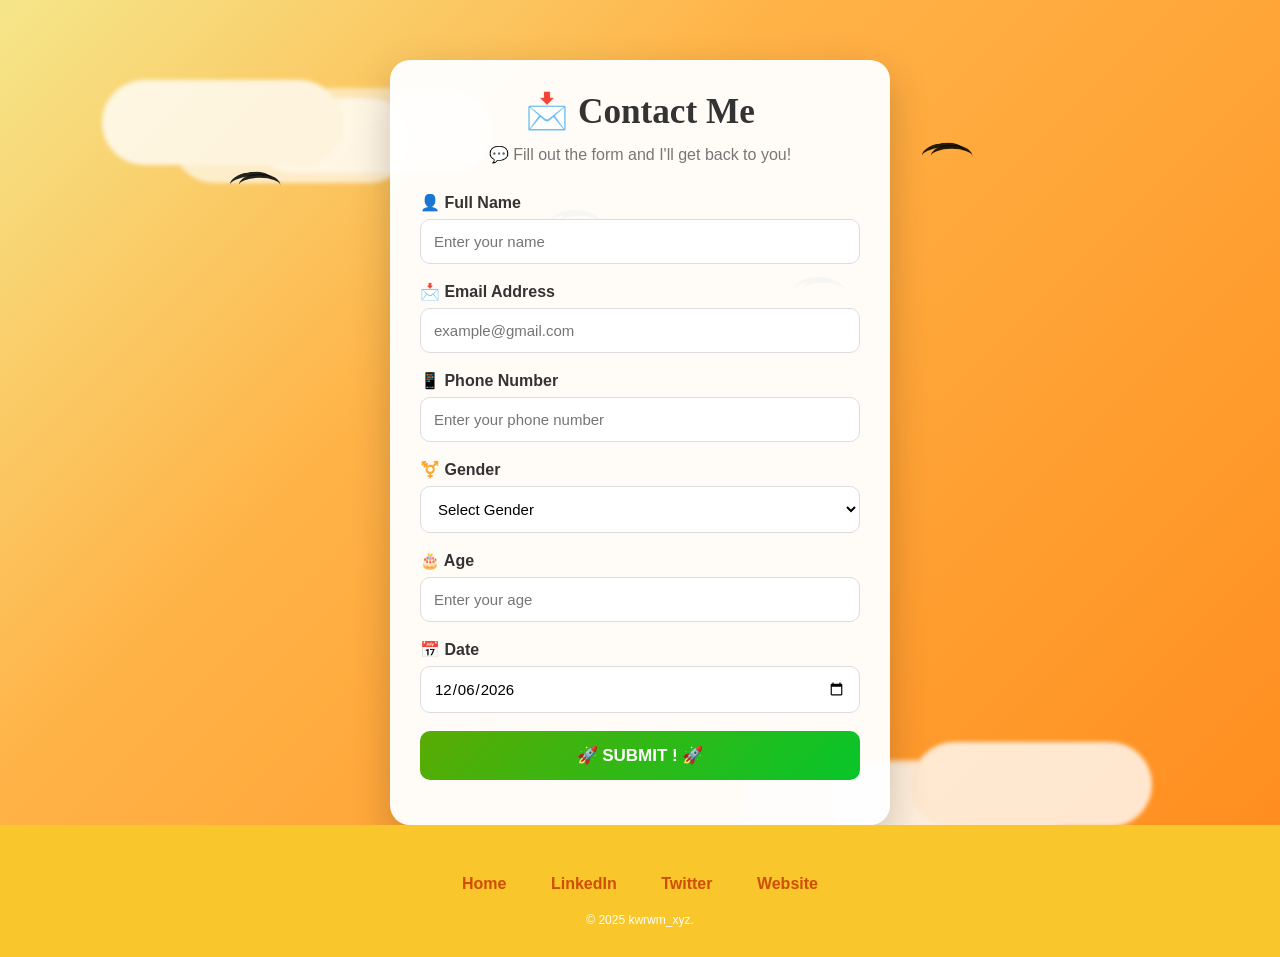
==== contacts.html @ 56a6f1ae "Add files via upload" ====
<!DOCTYPE html>
<html lang="en">
<head>
    <meta charset="UTF-8">
    <meta name="viewport" content="width=device-width, initial-scale=1.0">
    <title>Contact Me</title>

    <style>
        * {
            box-sizing: border-box;
            margin: 0;
            padding: 0;
            font-family: 'Montserrat', Arial, sans-serif;
        }

        body {
            position: relative;
            min-height: 100vh;
            display: flex;
            flex-direction: column;
            justify-content: flex-start;
            align-items: center;
            background: linear-gradient(135deg, #f5e68a, #ffb347 35%, #ff8a1b 100%);
            padding: 0;
            overflow-x: hidden;
            color: #40514e;
        }

        body::before,
        body::after {
            content: "";
            position: absolute;
            width: 240px;
            height: 85px;
            background: rgba(255, 255, 255, 0.78);
            border-radius: 100px;
            filter: blur(2px);
            z-index: 0;
            animation: drift 20s ease-in-out infinite alternate;
        }

        body::before {
            top: 80px;
            left: 8%;
            box-shadow: 70px 18px 0 rgba(255,255,255,0.65), 150px 8px 0 rgba(255,255,255,0.52);
        }

        body::after {
            right: 10%;
            bottom: 130px;
            box-shadow: -80px 18px 0 rgba(255,255,255,0.65), -170px 22px 0 rgba(255,255,255,0.52);
            animation-delay: 1.8s;
        }

        .sky-birds {
            position: absolute;
            inset: 0;
            z-index: 0;
            pointer-events: none;
            overflow: hidden;
        }

        .bird {
            position: absolute;
            width: 42px;
            height: 20px;
            border-top: 4px solid rgba(0, 0, 0, 0.9);
            border-radius: 50% 50% 0 50%;
            transform: rotate(-8deg);
            opacity: 0.95;
            animation: flyBird 14s linear infinite;
        }

        .bird::before {
            content: "";
            position: absolute;
            width: 42px;
            height: 20px;
            border-top: 4px solid rgba(0, 0, 0, 0.9);
            border-radius: 50% 50% 50% 0;
            left: 8px;
            top: -1px;
            transform: rotate(8deg);
        }

        .bird.b1 { top: 18%; left: 18%; animation-delay: 0s; }
        .bird.b2 { top: 29%; left: 62%; animation-delay: 3s; }
        .bird.b3 { top: 15%; left: 72%; animation-delay: 6s; }
        .bird.b4 { top: 22%; left: 43%; animation-delay: 9s; }

        .container {
            position: relative;
            z-index: 1;
            width: 100%;
            max-width: 500px;
            background: rgba(255, 255, 255, 0.96);
            padding: 30px;
            border-radius: 20px;
            box-shadow: 0 15px 40px rgba(0,0,0,0.2);
            margin-top: 60px;
        }

        h1 {
            text-align: center;
            margin-bottom: 10px;
            color: #ff7d03;
            font-size: 2.2rem;
            font-family: 'Merriweather', serif;
        }

        .subtitle {
            text-align: center;
            color: #666;
            margin-bottom: 25px;
            line-height: 1.6;
            font-size: 1rem;
        }

        .form-group {
            margin-bottom: 18px;
        }

        label {
            display: block;
            margin-bottom: 7px;
            font-weight: bold;
            color: #333;
        }

        input,
        select {
            width: 100%;
            padding: 13px;
            border: 1px solid #ddd;
            border-radius: 10px;
            font-size: 15px;
            outline: none;
            background: #fff;
        }

        input:focus,
        select:focus {
            border-color: #ff7d03;
            box-shadow: 0 0 5px rgba(255, 125, 3, 0.25);
        }

        button {
            width: 100%;
            padding: 14px;
            border: none;
            border-radius: 10px;
            background: linear-gradient(135deg, #ffd20b, #f15e1f);
            color: white;
            font-size: 17px;
            font-weight: bold;
            cursor: pointer;
            transition: 0.3s;
            font-family: 'Montserrat', sans-serif;
        }

        button:hover {
            transform: translateY(-2px);
            box-shadow: 0 8px 20px rgba(0,0,0,0.2);
        }

        button:disabled {
            opacity: 0.6;
            cursor: not-allowed;
        }

        #message {
            text-align: center;
            margin-top: 15px;
            font-weight: bold;
        }

        .success {
            color: green;
        }

        .error {
            color: red;
        }

        .hidden {
            display: none !important;
        }

        .success-panel {
            position: relative;
            z-index: 1;
            width: 100%;
            max-width: 600px;
            display: none;
            text-align: center;
            padding: 28px 20px;
            background: rgba(255, 255, 255, 0.96);
            border-radius: 20px;
            box-shadow: 0 15px 40px rgba(0,0,0,0.18);
            margin-top: 60px;
        }

        .success-panel.visible {
            display: block;
        }

        .success-panel .success-title {
            font-size: 2rem;
            color: #ff7d03;
            margin-bottom: 10px;
            font-family: 'Merriweather', serif;
        }

        .home-btn {
            display: inline-block;
            margin-top: 18px;
            padding: 12px 22px;
            border-radius: 10px;
            background: linear-gradient(135deg, #eed879, #f17844);
            color: #fff;
            text-decoration: none;
            font-weight: bold;
            transition: 0.3s ease;
        }

        .home-btn:hover {
            transform: translateY(-2px);
            box-shadow: 0 8px 20px rgba(0,0,0,0.15);
        }

        .bottom-container {
            position: relative;
            z-index: 1;
            width: 100%;
            background-color: #f9c62c;
            padding: 50px 0 20px;
            margin-top: auto;
            text-align: center;
        }

        .bottom-container a {
            color: #cf4e04;
            font-family: 'Montserrat', sans-serif;
            margin: 10px 20px;
            text-decoration: none;
            font-weight: 600;
        }

        .bottom-container a:hover {
            color: #ffffff;
        }

        .copyright {
            color: #fff;
            font-size: 0.75rem;
            padding: 20px 0 10px 0;
        }

        @keyframes drift {
            0% { transform: translateX(0px) translateY(0px); }
            100% { transform: translateX(18px) translateY(-12px); }
        }

        @keyframes flyBird {
            0% { transform: translateX(-20px) translateY(0) scale(0.9); opacity: 0; }
            10% { opacity: 0.9; }
            50% { transform: translateX(30px) translateY(-12px) scale(1); opacity: 1; }
            100% { transform: translateX(120px) translateY(-22px) scale(1.1); opacity: 0; }
        }

        @media (max-width: 768px) {
            body {
                padding: 15px;
            }

            .container {
                padding: 22px 18px;
                border-radius: 18px;
            }

            h1 {
                font-size: 1.8rem;
            }

            .subtitle {
                font-size: 0.95rem;
            }

            label {
                font-size: 0.95rem;
            }
        }

        @media (max-width: 480px) {
            body {
                padding: 10px;
            }

            .container {
                padding: 18px 14px;
            }

            h1 {
                font-size: 1.6rem;
            }

            .subtitle {
                font-size: 0.9rem;
                margin-bottom: 18px;
            }

            input,
            select,
            button {
                font-size: 14px;
            }

            .form-group {
                margin-bottom: 14px;
            }
        }

        h1 {
            text-align: center;
            margin-bottom: 10px;
            color: #333;
        }

        .subtitle {
            text-align: center;
            color: #777;
            margin-bottom: 25px;
        }

        .form-group {
            margin-bottom: 18px;
        }

        label {
            display: block;
            margin-bottom: 7px;
            font-weight: bold;
            color: #333;
        }

        input,
        select {
            width: 100%;
            padding: 13px;
            border: 1px solid #ddd;
            border-radius: 10px;
            font-size: 15px;
            outline: none;
            background: #fff;
        }

        input:focus,
        select:focus {
            border-color: #ff7d03;
            box-shadow: 0 0 5px rgba(255, 125, 3, 0.25);
        }

        button {
            width: 100%;
            padding: 14px;
            border: none;
            border-radius: 10px;
            background: linear-gradient(135deg, #5aab03, #07c52a);
            color: white;
            font-size: 17px;
            font-weight: bold;
            cursor: pointer;
            transition: 0.3s;
        }

        button:hover {
            transform: translateY(-2px);
            box-shadow: 0 8px 20px rgba(0,0,0,0.2);
        }

        button:disabled {
            opacity: 0.6;
            cursor: not-allowed;
        }

        #message {
            text-align: center;
            margin-top: 15px;
            font-weight: bold;
        }

        .success {
            color: green;
        }

        .error {
            color: red;
        }

        @media (max-width: 768px) {
            body {
                padding: 15px;
            }

            .container {
                padding: 22px 18px;
                border-radius: 18px;
            }

            h1 {
                font-size: 1.8rem;
            }

            .subtitle {
                font-size: 0.95rem;
            }

            label {
                font-size: 0.95rem;
            }
        }

        @media (max-width: 480px) {
            body {
                padding: 10px;
            }

            .container {
                padding: 18px 14px;
            }

            h1 {
                font-size: 1.6rem;
            }

            .subtitle {
                font-size: 0.9rem;
                margin-bottom: 18px;
            }

            input,
            select,
            button {
                font-size: 14px;
            }

            .form-group {
                margin-bottom: 14px;
            }
        }
    </style>
</head>
<body>

<div class="sky-birds" aria-hidden="true">
    <div class="bird b1"></div>
    <div class="bird b2"></div>
    <div class="bird b3"></div>
    <div class="bird b4"></div>
</div>

<div class="container" id="contactContainer">
    <h1>📩 Contact Me</h1>
    <p class="subtitle">💬 Fill out the form and I'll get back to you!</p>

    <form id="contactForm">
        <div class="form-group">
            <label>👤 Full Name</label>
            <input type="text" name="name" placeholder="Enter your name" required>
        </div>

        <div class="form-group">
            <label>📩 Email Address</label>
            <input type="email" name="email" placeholder="example@gmail.com" required>
        </div>

        <div class="form-group">
            <label>📱 Phone Number</label>
            <input type="tel" name="phone" placeholder="Enter your phone number" required>
        </div>

        <div class="form-group">
            <label>⚧️ Gender</label>
            <select name="gender" required>
                <option value="">Select Gender</option>
                <option value="Male">♂️ Male</option>
                <option value="Female">♀️ Female</option>
                <option value="Other">⚥ Other</option>
                <option value="Prefer not to say">👽 Prefer not to say</option>
            </select>
        </div>

        <div class="form-group">
            <label>🎂 Age</label>
            <input type="number" name="age" min="1" max="120" placeholder="Enter your age" required>
        </div>

        <div class="form-group">
            <label>📅 Date</label>
            <input type="date" name="date" id="date" required>
        </div>

        <button type="submit" id="submitBtn"> 🚀 SUBMIT ! 🚀</button>
        <p id="message"></p>
    </form>
</div>

<div class="success-panel" id="successPanel">
    <h2 class="success-title">✅ Submitted successfully!</h2>
    <p>Arigatou gozaimasu ! 🍺. I’ll get back to you soon. 🍻</p>
    <a class="home-btn" href="index.html">🏠 Homepage</a>
</div>

<script>
    // Auto-fill today's date
    const setDate = () => {
        document.getElementById("date").value = new Date().toISOString().split("T")[0];
    };
    setDate();

    // 🔴 PASTE YOUR COPIED /exec URL HERE
    const SCRIPT_URL = "https://script.google.com/macros/s/AKfycbwF8xqe0mklqMKEFD8hedLJJ4VOZYDCp6MoPzWNpyPNroX8Ykm36jpZeIcJM-eSzDV0/exec";

    const form = document.getElementById("contactForm");
    const button = document.getElementById("submitBtn");
    const message = document.getElementById("message");
    const successPanel = document.getElementById("successPanel");
    const contactContainer = document.getElementById("contactContainer");

    form.addEventListener("submit", function(e) {
        e.preventDefault();

        button.disabled = true;
        button.innerText = "⏳ Submitting...";
        message.innerText = "";
        message.className = "";

        const formData = new URLSearchParams(new FormData(form));

        fetch(SCRIPT_URL, {
            method: "POST",
            headers: {
                "Content-Type": "application/x-www-form-urlencoded"
            },
            body: formData
        })
        .then(async response => {
            if (!response.ok) {
                throw new Error(`HTTP ${response.status}`);
            }

            form.classList.add("hidden");
            contactContainer.classList.add("hidden");
            successPanel.classList.add("visible");
            message.innerText = "✅ Submitted successfully!";
            message.className = "success";
            form.reset();
            setDate();
        })
        .catch(err => {
            console.error(err);
            message.innerText = "❌ Submission failed. Please check the Google Apps Script deployment settings.";
            message.className = "error";
        })
        .finally(() => {
            button.disabled = false;
            button.innerText = "🚀 Submit";
        });
    });
</script>

<div class="bottom-container">
    <a class="footer-link" href="index.html">Home</a>
    <a class="footer-link" href="https://www.linkedin.com/">LinkedIn</a>
    <a class="footer-link" href="https://twitter.com/">Twitter</a>
    <a class="footer-link" href="https://www.appbrewery.co/">Website</a>
    <p class="copyright">© 2025 kwrwm_xyz.</p>
</div>
</body>
</html>
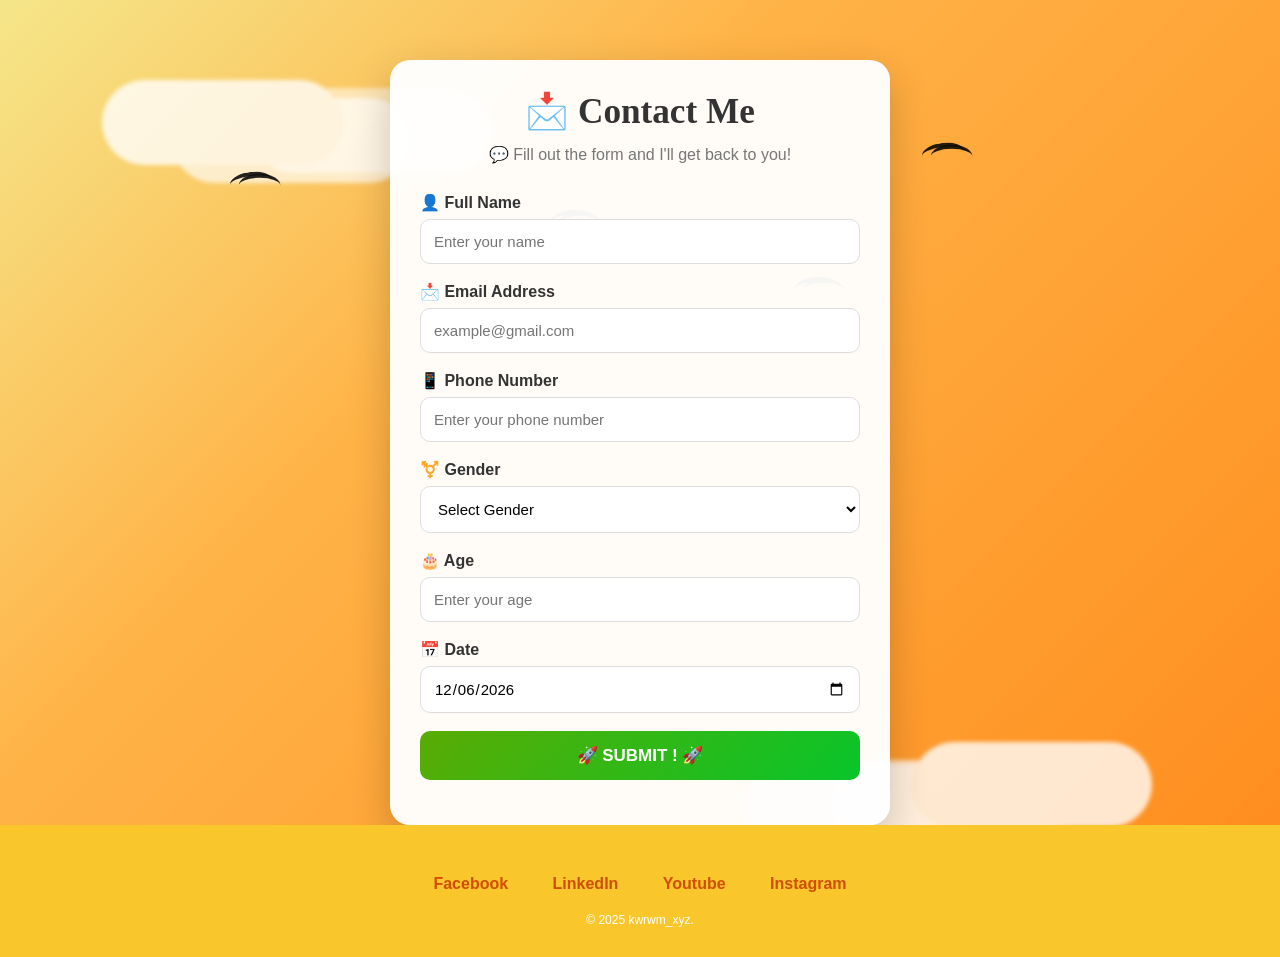
==== commit fbc4bf10: "Refactor contact form layout and styles Updated the contact form styling and functionality, includin" ====
--- a/contacts.html
+++ b/contacts.html
@@ -519,7 +519,7 @@
     setDate();
 
     // 🔴 PASTE YOUR COPIED /exec URL HERE
-    const SCRIPT_URL = "https://script.google.com/macros/s/AKfycbwF8xqe0mklqMKEFD8hedLJJ4VOZYDCp6MoPzWNpyPNroX8Ykm36jpZeIcJM-eSzDV0/exec";
+    const SCRIPT_URL = "PASTE_UR_WEB_APP_GOOGLE_SHEET_URL";
 
     const form = document.getElementById("contactForm");
     const button = document.getElementById("submitBtn");
@@ -570,11 +570,11 @@
 </script>
 
 <div class="bottom-container">
-    <a class="footer-link" href="index.html">Home</a>
+    <a class="footer-link" href="index.html">Facebook</a>
     <a class="footer-link" href="https://www.linkedin.com/">LinkedIn</a>
-    <a class="footer-link" href="https://twitter.com/">Twitter</a>
-    <a class="footer-link" href="https://www.appbrewery.co/">Website</a>
+    <a class="footer-link" href="https://twitter.com/">Youtube</a>
+    <a class="footer-link" href="https://www.instagram.com">Instagram</a>
     <p class="copyright">© 2025 kwrwm_xyz.</p>
 </div>
 </body>
-</html>+</html>
